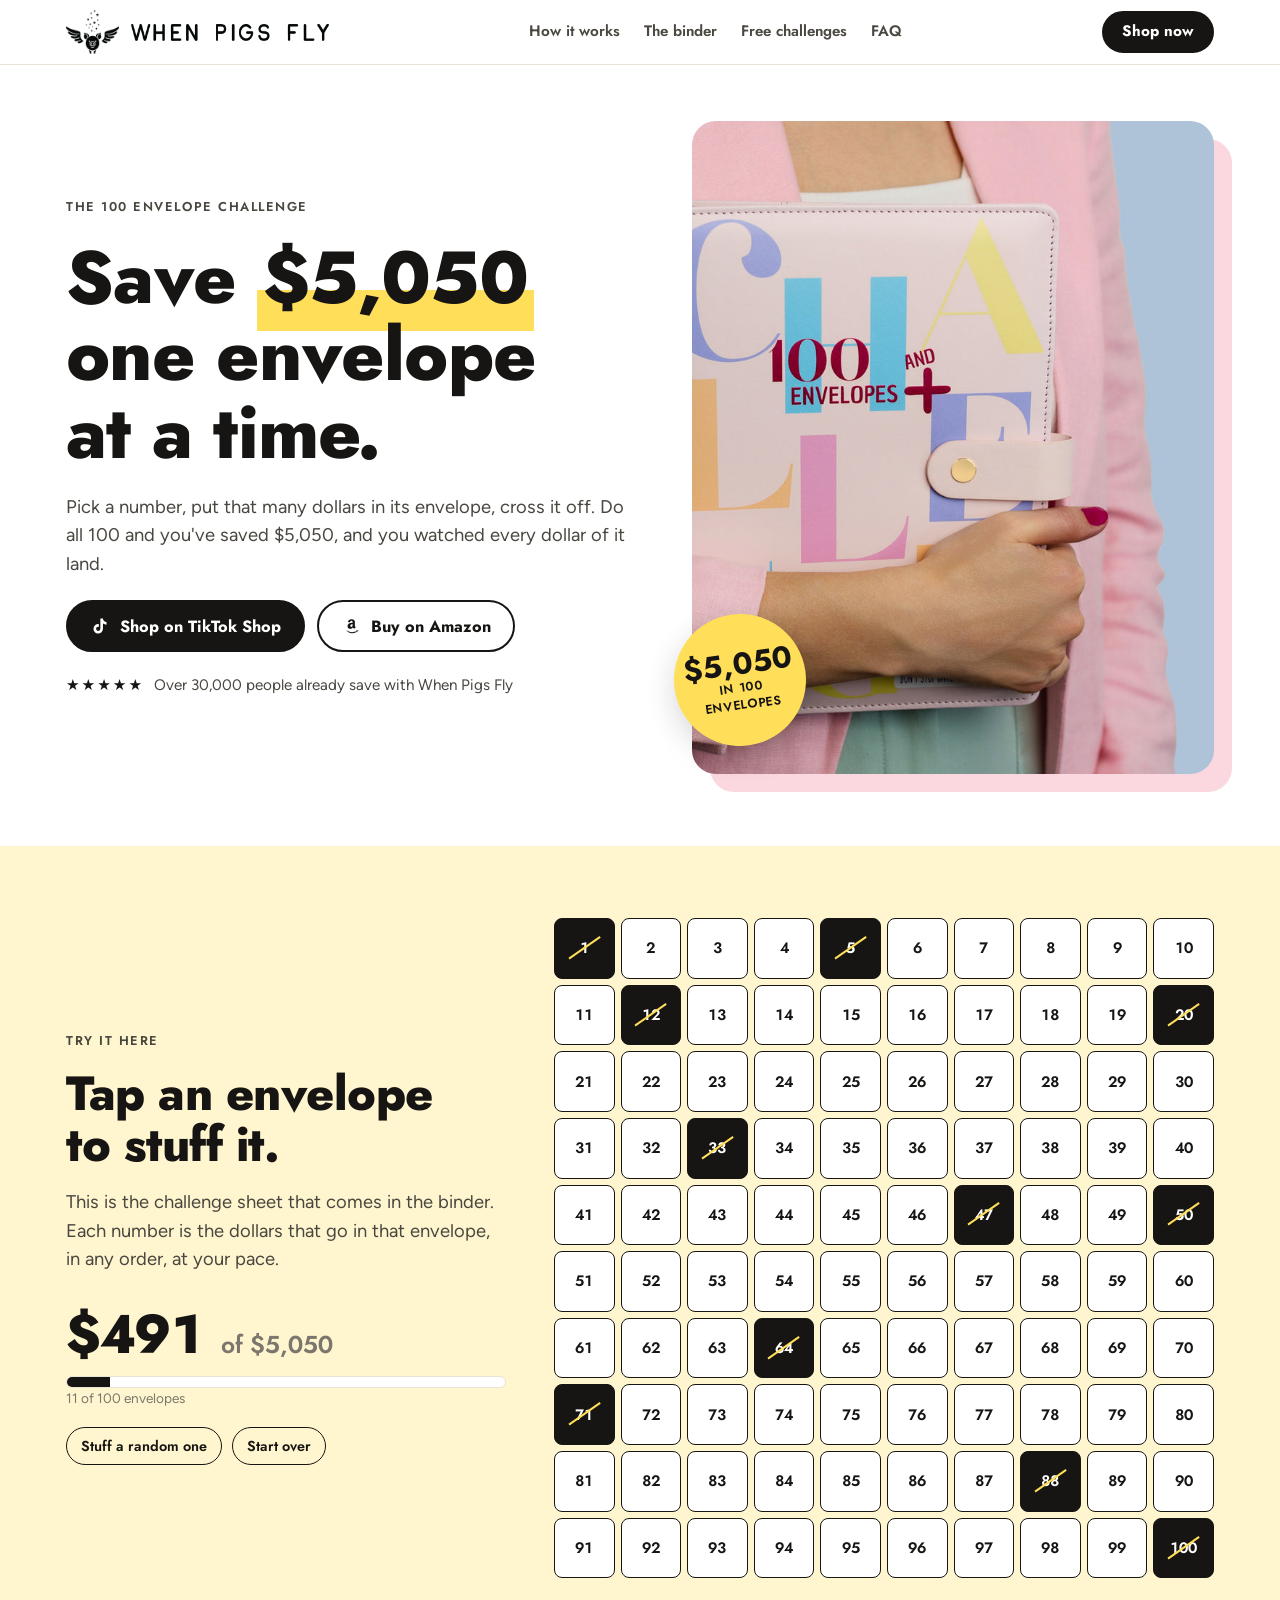
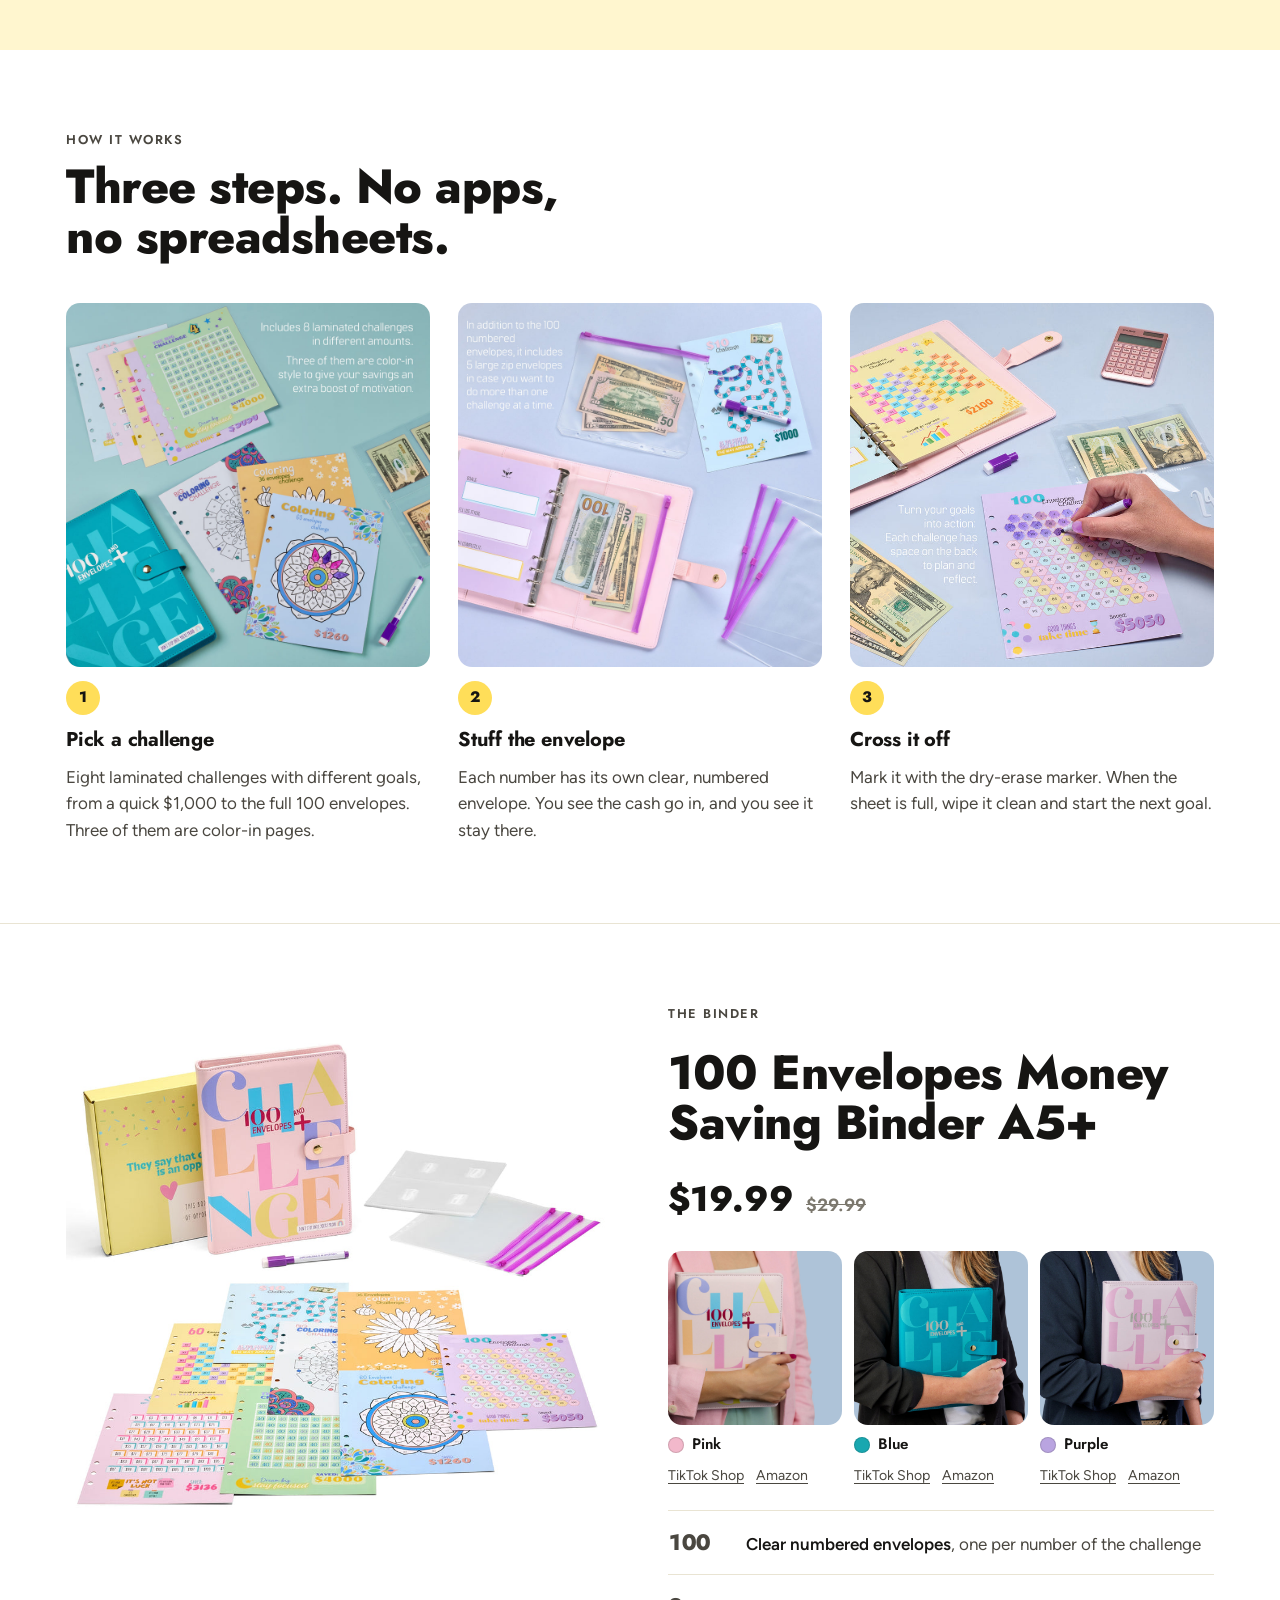
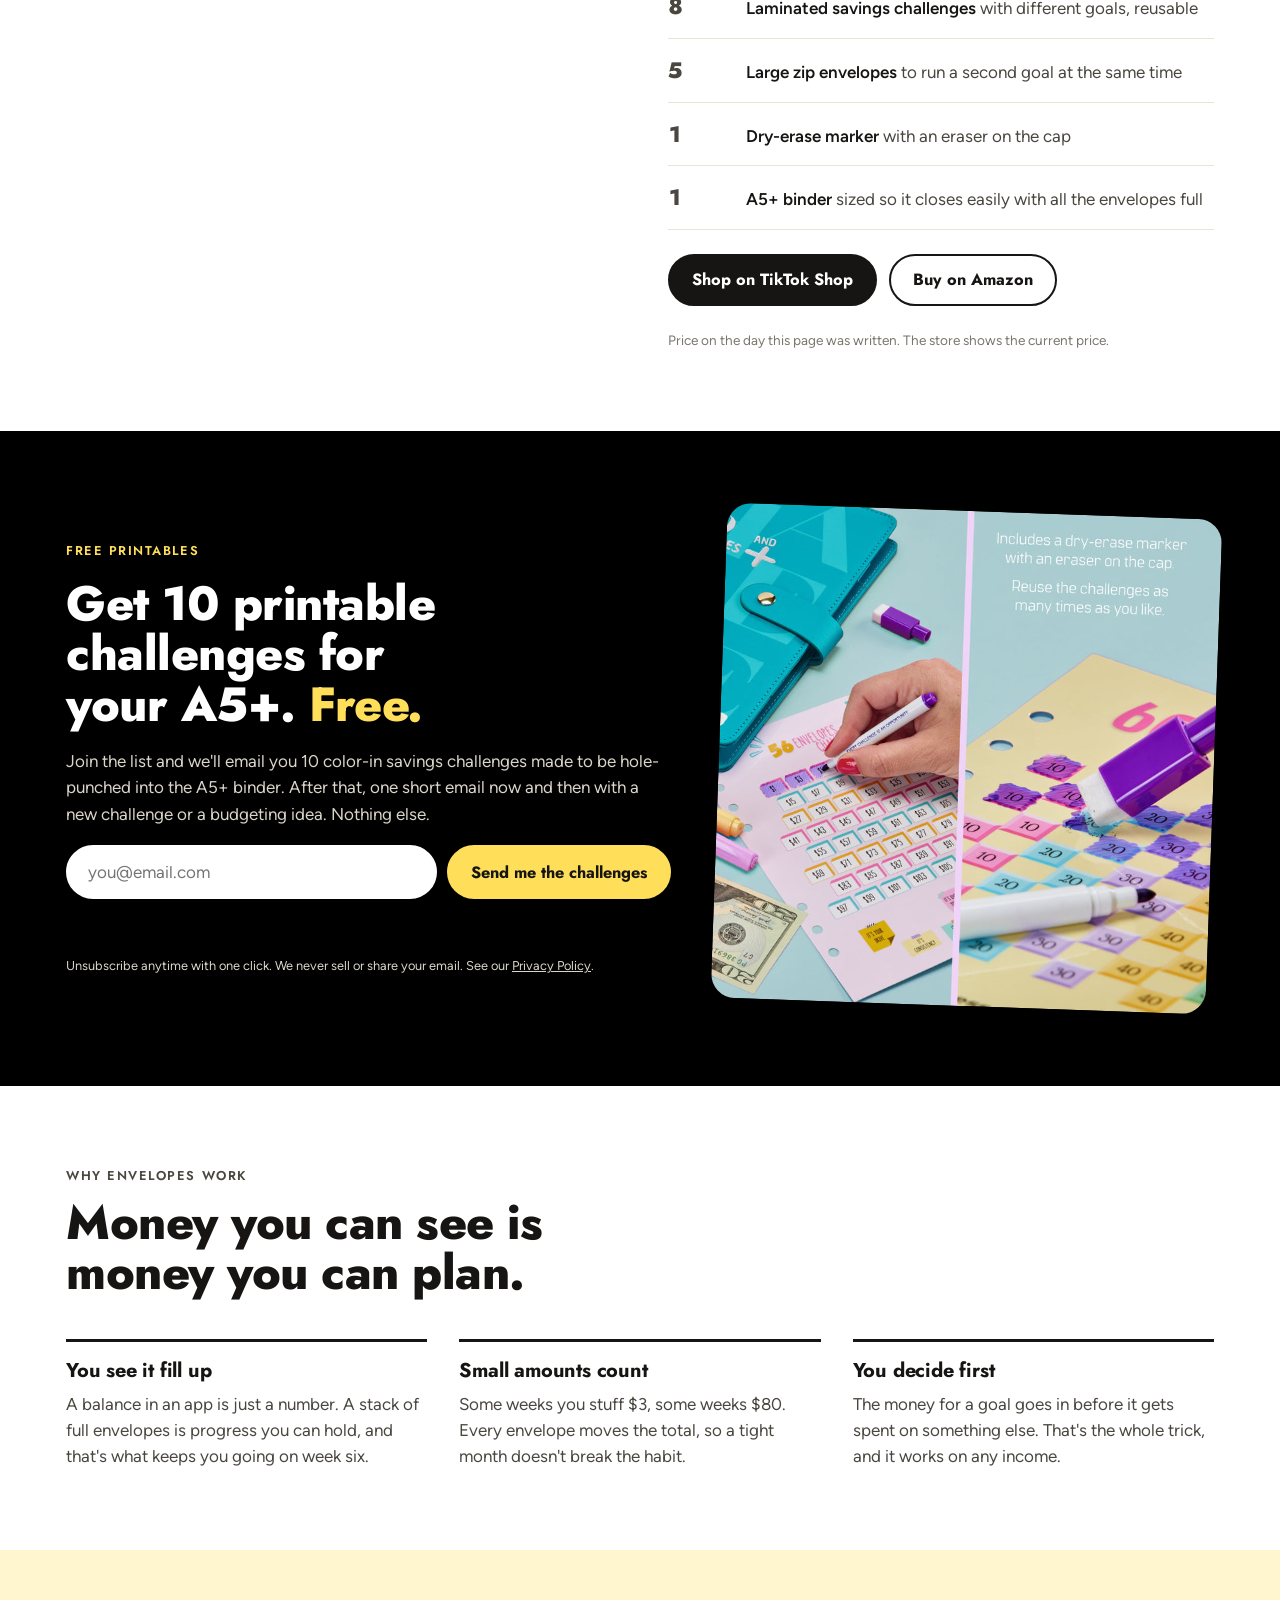
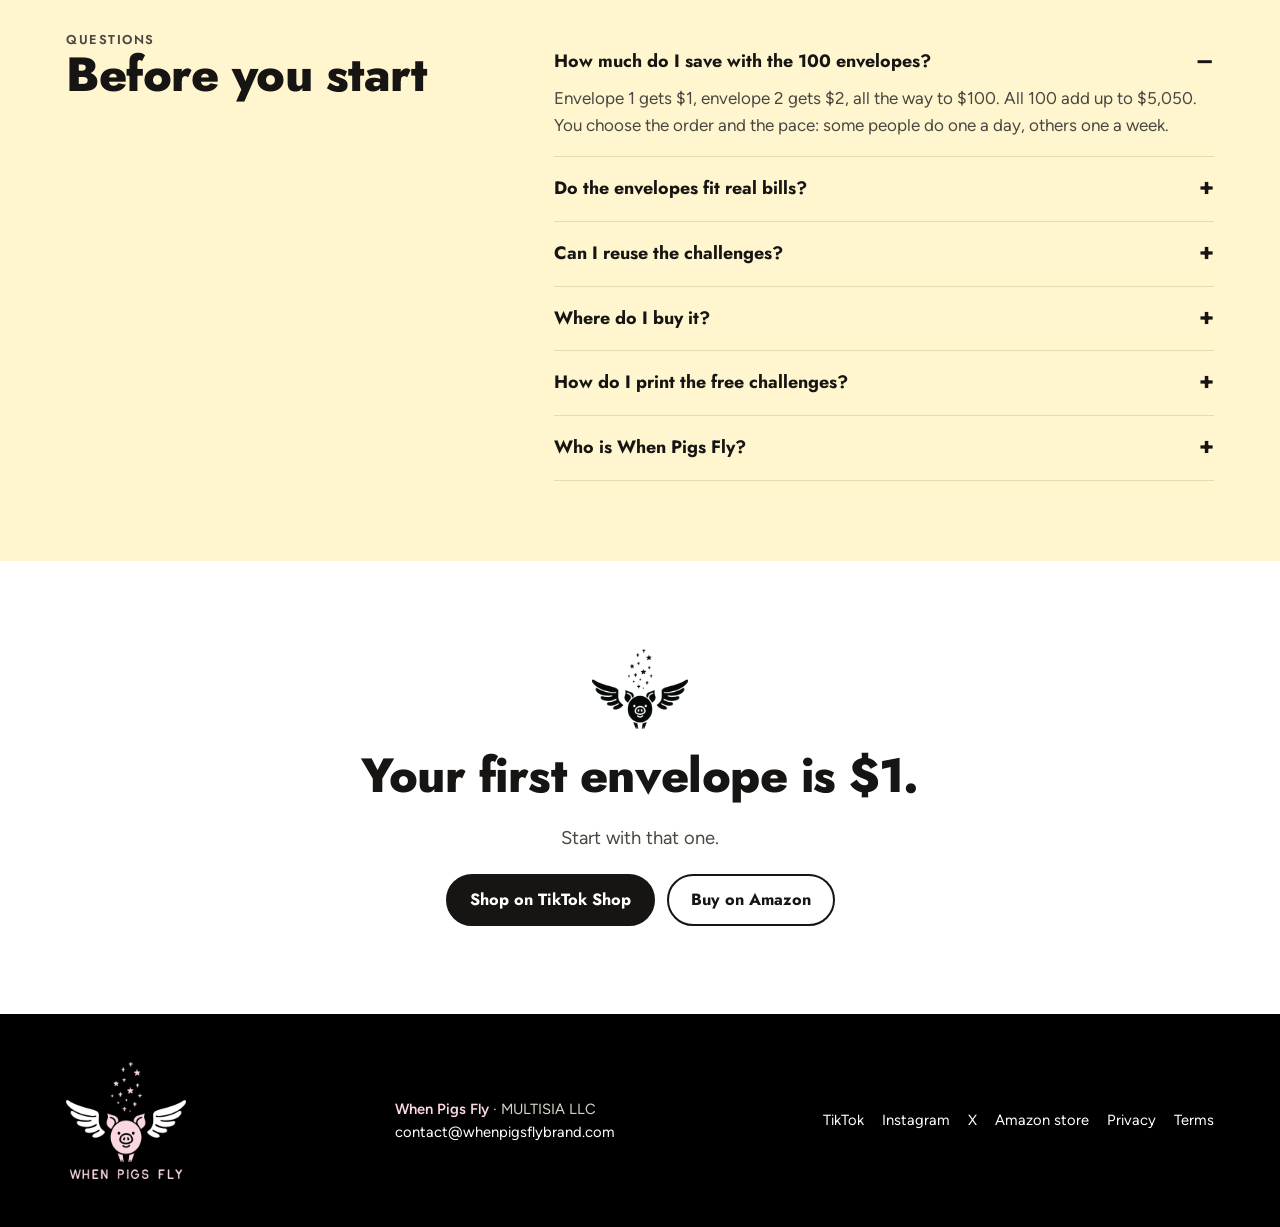
==== index.html @ 50eddcbd "When Pigs Fly USA landing (whenpigsflybrand.com) Co-Authored-By: Claude Opus 5.5 <noreply@anthropic." ====
<!doctype html>
<html lang="en">
<head>
<meta charset="utf-8">
<meta name="viewport" content="width=device-width, initial-scale=1, viewport-fit=cover">
<title>When Pigs Fly · 100 Envelope Challenge Binder · Save $5,050</title>
<meta name="description" content="The 100 Envelopes Money Saving Binder: 100 numbered cash envelopes, 8 laminated savings challenges and a dry-erase marker. Save $5,050 one envelope at a time. Shop on TikTok Shop or Amazon.">
<link rel="canonical" href="https://whenpigsflybrand.com/">
<meta name="theme-color" content="#ffffff">
<link rel="icon" href="img/favicon.png" type="image/png">
<link rel="apple-touch-icon" href="img/apple-touch-icon.png">
<meta property="og:type" content="website">
<meta property="og:site_name" content="When Pigs Fly">
<meta property="og:title" content="Save $5,050 one envelope at a time">
<meta property="og:description" content="The 100 Envelopes Money Saving Binder by When Pigs Fly. Get 10 printable challenges for your A5+ binder free.">
<meta property="og:url" content="https://whenpigsflybrand.com/">
<meta property="og:image" content="https://whenpigsflybrand.com/img/hero-pink.jpg">
<meta name="twitter:card" content="summary_large_image">
<meta name="twitter:site" content="@whenpigsflyUS">
<link rel="preload" href="fonts/jost-latin-800-normal.woff2" as="font" type="font/woff2" crossorigin>
<link rel="stylesheet" href="site.css">
<script type="application/ld+json">
{
  "@context": "https://schema.org",
  "@type": "Product",
  "name": "100 Envelopes Money Saving Binder A5+",
  "brand": { "@type": "Brand", "name": "When Pigs Fly" },
  "image": "https://whenpigsflybrand.com/img/hero-pink.jpg",
  "description": "A5+ binder with 100 clear numbered cash envelopes, 8 laminated savings challenges, 5 zip envelopes and a dry-erase marker.",
  "color": "Pink, Blue, Purple"
}
</script>
<script type="application/ld+json">
{
  "@context": "https://schema.org",
  "@type": "Organization",
  "name": "When Pigs Fly",
  "legalName": "MULTISIA LLC",
  "url": "https://whenpigsflybrand.com/",
  "logo": "https://whenpigsflybrand.com/img/apple-touch-icon.png",
  "email": "contact@whenpigsflybrand.com",
  "sameAs": [
    "https://www.tiktok.com/@whenpigsflybrand usa",
    "https://www.instagram.com/whenpigsflybrandusa/",
    "https://x.com/whenpigsflyUS",
    "https://www.amazon.com/stores/WHENPIGSFLY/page/21600111-4D30-4A75-B6EE-F0F91B69EB25"
  ]
}
</script>
<!-- ANALYTICS: cookie-free analytics snippet goes here once the account exists -->
</head>
<body>
<a class="skip" href="#content">Skip to content</a>

<header class="top">
  <div class="wrap">
    <a class="logo" href="./" aria-label="When Pigs Fly home"><img src="img/logo-mark.png" alt="" width="67" height="56"><img class="word" src="img/logo-wordmark.png" alt="When Pigs Fly" width="654" height="56"></a>
    <nav aria-label="Sections">
      <a href="#how">How it works</a>
      <a href="#binder">The binder</a>
      <a href="#free">Free challenges</a>
      <a href="#faq">FAQ</a>
    </nav>
    <a class="btn btn-primary" href="#shop">Shop now</a>
  </div>
</header>

<main id="content">
  <section class="hero">
    <div class="wrap">
      <div class="hero-text">
        <p class="eyebrow">The 100 Envelope Challenge</p>
        <h1>Save <span class="money">$5,050</span> one envelope at a time.</h1>
        <p class="lead">Pick a number, put that many dollars in its envelope, cross it off. Do all 100 and you've saved $5,050, and you watched every dollar of it land.</p>
        <div class="btns" id="shop">
          <a class="btn btn-primary" href="https://www.tiktok.com/shop/store/when-pigs-fly-brand/7494168450621736614" rel="noopener" data-out="tiktok-shop">
            <svg viewBox="0 0 24 24" fill="currentColor" aria-hidden="true"><path d="M16.6 5.82A4.28 4.28 0 0 1 15.54 3h-3.09v12.4a2.59 2.59 0 1 1-2.59-2.59c.27 0 .53.04.78.12V9.77a5.68 5.68 0 1 0 4.9 5.63V9.01a7.3 7.3 0 0 0 4.27 1.36V7.29a4.27 4.27 0 0 1-3.21-1.47Z"/></svg>
            Shop on TikTok Shop
          </a>
          <a class="btn btn-secondary" href="https://www.amazon.com/stores/WHENPIGSFLY/page/21600111-4D30-4A75-B6EE-F0F91B69EB25" rel="noopener" data-out="amazon">
            <svg viewBox="0 0 24 24" fill="currentColor" aria-hidden="true"><path d="M13.96 8.1c-1.97.07-6.08.53-6.08 4.06 0 3.8 4.8 3.95 6.37 1.5.22.36 1.22 1.3 1.56 1.62l1.93-1.9s-1.1-.86-1.1-1.8V6.53c0-.86-.83-2.78-3.8-2.78-2.98 0-4.56 1.86-4.56 3.53l2.5.23c.55-1.68 1.83-1.68 1.83-1.68 1.38 0 1.35 1.02 1.35 2.27Zm0 3.08c0 2.66-2.8 2.26-2.8.57 0-1.57 1.68-1.89 2.8-1.92v1.35Zm5.2 7.36c-.25.33-2.3 2.21-5.73 2.21-3.44 0-6.07-2.35-6.88-3.33-.22-.26.03-.38.18-.28 2.42 1.47 6.2 3.89 12.3 1 .25-.12.44.07.13.4Zm1.33.07c-.2.5-.5.84-.66.97-.17.14-.3.08-.2-.12.1-.2.65-1.45.43-1.73-.22-.28-1.25-.15-1.62-.11-.36.03-.44.07-.47-.01-.08-.2.73-.53 1.26-.6.53-.06 1.39-.03 1.56.2.12.17 0 .9-.3 1.4Z"/></svg>
            Buy on Amazon
          </a>
        </div>
        <p class="proof"><span class="stars" aria-hidden="true">★★★★★</span> Over 30,000 people already save with When Pigs Fly</p>
      </div>
      <div class="hero-photo">
        <img src="img/hero-pink.jpg" alt="Woman holding the pink 100 Envelopes Challenge binder" width="900" height="900" fetchpriority="high">
        <div class="sticker" aria-hidden="true"><div><b>$5,050</b><span>in 100<br>envelopes</span></div></div>
      </div>
    </div>
  </section>

  <section class="board-band" aria-labelledby="board-title">
    <div class="wrap">
      <div class="board-copy">
        <p class="eyebrow">Try it here</p>
        <h2 id="board-title">Tap an envelope to stuff it.</h2>
        <p class="lead">This is the challenge sheet that comes in the binder. Each number is the dollars that go in that envelope, in any order, at your pace.</p>
        <div>
          <div class="tally"><span id="saved">$0</span> <small>of $5,050</small></div>
          <div class="meter" aria-hidden="true"><i id="meter"></i></div>
          <p class="note" id="count" aria-live="polite">0 of 100 envelopes</p>
        </div>
        <div class="board-actions">
          <button class="chip" type="button" id="random">Stuff a random one</button>
          <button class="chip" type="button" id="reset">Start over</button>
        </div>
      </div>
      <div class="board" id="board" role="group" aria-label="100 envelopes, numbered 1 to 100"></div>
    </div>
  </section>

  <section class="how" id="how">
    <div class="wrap">
      <div class="how-head">
        <p class="eyebrow">How it works</p>
        <h2>Three steps. No apps, no spreadsheets.</h2>
      </div>
      <div class="steps">
        <div class="step">
          <img src="img/challenges.jpg" alt="Laminated savings challenges with numbered grids" width="900" height="900" loading="lazy">
          <span class="n">1</span>
          <h3>Pick a challenge</h3>
          <p>Eight laminated challenges with different goals, from a quick $1,000 to the full 100 envelopes. Three of them are color-in pages.</p>
        </div>
        <div class="step">
          <img src="img/inside-cash.jpg" alt="Open binder with dollar bills inside clear envelopes" width="900" height="900" loading="lazy">
          <span class="n">2</span>
          <h3>Stuff the envelope</h3>
          <p>Each number has its own clear, numbered envelope. You see the cash go in, and you see it stay there.</p>
        </div>
        <div class="step">
          <img src="img/cross-off.jpg" alt="Hand crossing off a number on a savings challenge" width="700" height="700" loading="lazy">
          <span class="n">3</span>
          <h3>Cross it off</h3>
          <p>Mark it with the dry-erase marker. When the sheet is full, wipe it clean and start the next goal.</p>
        </div>
      </div>
    </div>
  </section>

  <section class="binder" id="binder">
    <div class="wrap">
      <div class="binder-photo">
        <img src="img/whats-inside.jpg" alt="Everything in the box: the binder, envelopes, zip pockets, marker and challenges" width="900" height="900" loading="lazy">
      </div>
      <div class="binder-text">
        <p class="eyebrow">The binder</p>
        <h2>100 Envelopes Money Saving Binder A5+</h2>
        <div class="price"><b>$19.99</b><s>$29.99</s></div>
        <div class="swatches" role="list" aria-label="Three colors">
          <figure role="listitem"><img src="img/hero-pink.jpg" alt="Pink binder" width="900" height="900" loading="lazy"><figcaption><i style="background: var(--rose)"></i>Pink</figcaption><span class="buy-color"><a href="https://www.tiktok.com/shop/pdp/100-envelopes-money-saving-binder-a5-pink-by-when-pigs-fly-fun-and-motivating-savings-challenges-dur/1732277864143557286" rel="noopener">TikTok Shop</a><a href="https://www.amazon.com/dp/B0GQV89TBC" rel="noopener">Amazon</a></span></figure>
          <figure role="listitem"><img src="img/hold-teal.jpg" alt="Blue binder" width="600" height="600" loading="lazy"><figcaption><i style="background: var(--teal)"></i>Blue</figcaption><span class="buy-color"><a href="https://www.tiktok.com/shop/pdp/when-pigs-fly-100-envelopes-money-saving-binder-a5-blue/1731904638901392038" rel="noopener">TikTok Shop</a><a href="https://www.amazon.com/dp/B0F2TD3R5N" rel="noopener">Amazon</a></span></figure>
          <figure role="listitem"><img src="img/hold-purple.jpg" alt="Purple binder" width="600" height="600" loading="lazy"><figcaption><i style="background: var(--lilac)"></i>Purple</figcaption><span class="buy-color"><a href="https://www.tiktok.com/shop/pdp/when-pigs-fly-100-envelope-savings-organizer-purple-design/1731904630866743974" rel="noopener">TikTok Shop</a><a href="https://www.amazon.com/dp/B0F2TBW3LC" rel="noopener">Amazon</a></span></figure>
        </div>
        <ul class="inside">
          <li><span class="qty">100</span><span><strong>Clear numbered envelopes</strong>, one per number of the challenge</span></li>
          <li><span class="qty">8</span><span><strong>Laminated savings challenges</strong> with different goals, reusable</span></li>
          <li><span class="qty">5</span><span><strong>Large zip envelopes</strong> to run a second goal at the same time</span></li>
          <li><span class="qty">1</span><span><strong>Dry-erase marker</strong> with an eraser on the cap</span></li>
          <li><span class="qty">1</span><span><strong>A5+ binder</strong> sized so it closes easily with all the envelopes full</span></li>
        </ul>
        <div class="btns">
          <a class="btn btn-primary" href="https://www.tiktok.com/shop/store/when-pigs-fly-brand/7494168450621736614" rel="noopener" data-out="tiktok-shop">Shop on TikTok Shop</a>
          <a class="btn btn-secondary" href="https://www.amazon.com/stores/WHENPIGSFLY/page/21600111-4D30-4A75-B6EE-F0F91B69EB25" rel="noopener" data-out="amazon">Buy on Amazon</a>
        </div>
        <p class="note">Price on the day this page was written. The store shows the current price.</p>
      </div>
    </div>
  </section>

  <section class="free" id="free" aria-labelledby="free-title">
    <div class="wrap">
      <div class="free-text">
        <p class="eyebrow">Free printables</p>
        <h2 id="free-title">Get 10 printable challenges for your A5+. <em>Free.</em></h2>
        <p>Join the list and we'll email you 10 color-in savings challenges made to be hole-punched into the A5+ binder. After that, one short email now and then with a new challenge or a budgeting idea. Nothing else.</p>
        <form class="form" id="form" action="FORM_ACTION_URL" method="post">
          <label for="email" class="sr-only">Email address</label>
          <input id="email" name="email_address" type="email" placeholder="you@email.com" autocomplete="email" required>
          <input class="hp" type="text" name="website" tabindex="-1" autocomplete="off" aria-hidden="true">
          <button class="btn btn-yellow" type="submit">Send me the challenges</button>
        </form>
        <p class="form-msg" id="form-msg" role="status"></p>
        <p class="fine">Unsubscribe anytime with one click. We never sell or share your email. See our <a href="privacy/">Privacy Policy</a>.</p>
      </div>
      <div class="free-photo">
        <img src="img/marker.jpg" alt="Printable challenge being filled in with a marker" width="700" height="700" loading="lazy">
      </div>
    </div>
  </section>

  <section class="why" aria-labelledby="why-title">
    <div class="wrap">
      <div class="why-head">
        <p class="eyebrow">Why envelopes work</p>
        <h2 id="why-title">Money you can see is money you can plan.</h2>
      </div>
      <div class="why-item">
        <h3>You see it fill up</h3>
        <p>A balance in an app is just a number. A stack of full envelopes is progress you can hold, and that's what keeps you going on week six.</p>
      </div>
      <div class="why-item">
        <h3>Small amounts count</h3>
        <p>Some weeks you stuff $3, some weeks $80. Every envelope moves the total, so a tight month doesn't break the habit.</p>
      </div>
      <div class="why-item">
        <h3>You decide first</h3>
        <p>The money for a goal goes in before it gets spent on something else. That's the whole trick, and it works on any income.</p>
      </div>
    </div>
  </section>

  <section class="faq" id="faq" aria-labelledby="faq-title">
    <div class="wrap">
      <div>
        <p class="eyebrow">Questions</p>
        <h2 id="faq-title">Before you start</h2>
      </div>
      <div>
        <details open>
          <summary>How much do I save with the 100 envelopes?</summary>
          <p>Envelope 1 gets $1, envelope 2 gets $2, all the way to $100. All 100 add up to $5,050. You choose the order and the pace: some people do one a day, others one a week.</p>
        </details>
        <details>
          <summary>Do the envelopes fit real bills?</summary>
          <p>Yes. They are sized for US dollar bills, and the binder still closes when they are full.</p>
        </details>
        <details>
          <summary>Can I reuse the challenges?</summary>
          <p>Yes. They are laminated: cross numbers off with the dry-erase marker and wipe them clean when you're done.</p>
        </details>
        <details>
          <summary>Where do I buy it?</summary>
          <p>On our TikTok Shop and on Amazon. Shipping, returns and payment are handled by the store you choose.</p>
        </details>
        <details>
          <summary>How do I print the free challenges?</summary>
          <p>Print at 100% scale (not "fit to page") so the holes line up with the binder rings, then cut, punch and color in as you save.</p>
        </details>
        <details>
          <summary>Who is When Pigs Fly?</summary>
          <p>A brand born in Spain that makes envelope budgeting binders and savings challenges, for people who'd rather see their money than guess where it went.</p>
        </details>
      </div>
    </div>
  </section>

  <section class="last">
    <div class="wrap">
      <img class="last-mark" src="img/logo-mark.png" alt="" width="134" height="112" loading="lazy">
      <h2>Your first envelope is $1.</h2>
      <p class="lead">Start with that one.</p>
      <div class="btns" style="justify-content:center">
        <a class="btn btn-primary" href="https://www.tiktok.com/shop/store/when-pigs-fly-brand/7494168450621736614" rel="noopener" data-out="tiktok-shop">Shop on TikTok Shop</a>
        <a class="btn btn-secondary" href="https://www.amazon.com/stores/WHENPIGSFLY/page/21600111-4D30-4A75-B6EE-F0F91B69EB25" rel="noopener" data-out="amazon">Buy on Amazon</a>
      </div>
    </div>
  </section>
</main>

<footer class="footer-dark">
  <div class="wrap">
    <img class="footer-logo" src="img/logo-pink.png" alt="When Pigs Fly" width="640" height="624" loading="lazy">
    <div>
      <strong>When Pigs Fly</strong> · MULTISIA LLC<br>
      <a href="mailto:contact@whenpigsflybrand.com">contact@whenpigsflybrand.com</a>
    </div>
    <div class="links">
      <a href="https://www.tiktok.com/@whenpigsflybrandusa" rel="noopener">TikTok</a>
      <a href="https://www.instagram.com/whenpigsflybrandusa/" rel="noopener">Instagram</a>
      <a href="https://x.com/whenpigsflyUS" rel="noopener">X</a>
      <a href="https://www.amazon.com/stores/WHENPIGSFLY/page/21600111-4D30-4A75-B6EE-F0F91B69EB25" rel="noopener">Amazon store</a>
      <a href="privacy/">Privacy</a>
      <a href="terms/">Terms</a>
    </div>
  </div>
</footer>

<script src="site.js" defer></script>
</body>
</html>
---- site.css ----
/* When Pigs Fly USA — whenpigsflybrand.com
   One scrolling story built around the 100-envelope grid. Old brand on purpose: black, white and yellow #FFDE59,
   Futura-like display type (Jost). Single light look: the brand is black, white and yellow. */
@font-face { font-family: "Jost"; font-weight: 600; font-display: swap; src: url("fonts/jost-latin-600-normal.woff2") format("woff2"); }
@font-face { font-family: "Jost"; font-weight: 700; font-display: swap; src: url("fonts/jost-latin-700-normal.woff2") format("woff2"); }
@font-face { font-family: "Jost"; font-weight: 800; font-display: swap; src: url("fonts/jost-latin-800-normal.woff2") format("woff2"); }
@font-face { font-family: "Figtree"; font-weight: 400; font-display: swap; src: url("fonts/figtree-latin-400-normal.woff2") format("woff2"); }
@font-face { font-family: "Figtree"; font-weight: 600; font-display: swap; src: url("fonts/figtree-latin-600-normal.woff2") format("woff2"); }

:root {
  --ink: #161513;
  --ink-2: #4a4740;
  --ink-3: #7b776d;
  --paper: #ffffff;
  --butter: #fff6cf;
  --yellow: #ffde59;
  --line: #e9e4d3;
  --teal: #19a7b0;
  --lilac: #b9a4e0;
  --rose: #f2b8cb;
  --pink: #fbd8e0;     /* the pig in the logo */
  --black: #000000;    /* the logo artwork sits on pure black */
  --display: "Jost", "Futura", "Century Gothic", "Avenir Next", sans-serif;
  --body: "Figtree", "Segoe UI", system-ui, sans-serif;
  --radius: 14px;
  color-scheme: light;
}
* { box-sizing: border-box; }
html { scroll-behavior: smooth; scroll-padding-top: 80px; }
body { margin: 0; background: var(--paper); color: var(--ink); font-family: var(--body); font-size: 17px; line-height: 1.55; -webkit-text-size-adjust: 100%; }
img { max-width: 100%; height: auto; display: block; }
a { color: inherit; }
.wrap { width: 100%; max-width: 1180px; margin: 0 auto; padding-left: max(16px, env(safe-area-inset-left, 0px)); padding-right: max(16px, env(safe-area-inset-right, 0px)); }
h1, h2, h3 { font-family: var(--display); line-height: 1.05; margin: 0; text-wrap: balance; letter-spacing: -0.01em; }
h1 { font-size: clamp(2.5rem, 6vw, 4.6rem); font-weight: 800; }
h2 { font-size: clamp(1.9rem, 4vw, 3rem); font-weight: 800; }
h3 { font-size: 1.25rem; font-weight: 700; }
p { margin: 0; }
.eyebrow { font-family: var(--display); font-weight: 600; text-transform: uppercase; letter-spacing: 0.12em; font-size: 0.8rem; color: var(--ink-2); }
.lead { font-size: 1.15rem; color: var(--ink-2); max-width: 34em; }
.sr-only { position: absolute; width: 1px; height: 1px; overflow: hidden; clip: rect(0 0 0 0); white-space: nowrap; }
:focus-visible { outline: 3px solid var(--teal); outline-offset: 3px; }
.skip { position: absolute; left: 16px; top: -60px; z-index: 50; background: var(--ink); color: var(--paper); padding: 10px 16px; border-radius: 999px; text-decoration: none; }
.skip:focus { top: 12px; }

/* Buttons: TikTok Shop is the main door, Amazon the second */
.btns { display: flex; flex-wrap: wrap; gap: 12px; }
.btn { display: inline-flex; align-items: center; justify-content: center; gap: 10px; min-height: 52px; padding: 0 22px; border-radius: 999px; font-family: var(--display); font-weight: 700; font-size: 1.02rem; text-decoration: none; border: 2px solid var(--ink); cursor: pointer; transition: transform .15s ease, background .15s ease; }
.btn:hover { transform: translateY(-2px); }
.btn-primary { background: var(--ink); color: var(--paper); }
.btn-secondary { background: var(--paper); color: var(--ink); }
.btn-yellow { background: var(--yellow); color: var(--ink); border-color: var(--yellow); }
.btn svg { width: 20px; height: 20px; flex: none; }
.btn[disabled] { opacity: .6; cursor: progress; transform: none; }
.note { font-size: 0.85rem; color: var(--ink-3); }

/* Top bar */
.top { position: sticky; top: env(safe-area-inset-top, 0px); z-index: 20; background: rgba(255,255,255,.94); -webkit-backdrop-filter: blur(8px); backdrop-filter: blur(8px); border-bottom: 1px solid var(--line); }
body::before { content: ""; position: fixed; inset: 0 0 auto; height: env(safe-area-inset-top, 0px); z-index: 21; background: var(--paper); }
.top .wrap { display: flex; align-items: center; justify-content: space-between; gap: 16px; min-height: 64px; }
.logo { text-decoration: none; display: flex; align-items: center; gap: 12px; min-width: 0; }
.logo img { height: 44px; width: auto; }
.logo .word { height: 17px; }
.top nav { display: flex; gap: 24px; font-family: var(--display); font-weight: 600; font-size: .95rem; }
.top nav a { text-decoration: none; color: var(--ink-2); }
.top nav a:hover { color: var(--ink); }
.top .btn { min-height: 42px; padding: 0 18px; font-size: .95rem; white-space: nowrap; flex: none; }

/* Hero */
.hero { padding-block: 56px 72px; }
.hero .wrap { display: grid; grid-template-columns: 1.05fr .95fr; gap: 48px; align-items: center; }
.hero-text { display: grid; gap: 22px; min-width: 0; }
.hero h1 .money { background: linear-gradient(transparent 62%, var(--yellow) 62%); padding: 0 .08em; }
.hero-photo::before { content: ""; position: absolute; inset: 18px -18px -18px 18px; border-radius: 24px; background: var(--pink); z-index: -1; }
.hero-photo { isolation: isolate; }
.proof { display: flex; align-items: center; gap: 10px; font-size: .95rem; color: var(--ink-2); }
.proof .stars { color: var(--ink); letter-spacing: 2px; }
.hero-photo { position: relative; min-width: 0; }
.hero-photo img { border-radius: 24px; aspect-ratio: 4 / 5; object-fit: cover; width: 100%; }
.sticker { position: absolute; left: -18px; bottom: 28px; background: var(--yellow); border-radius: 50%; width: 132px; height: 132px; display: grid; place-items: center; text-align: center; font-family: var(--display); font-weight: 800; line-height: 1; transform: rotate(-8deg); box-shadow: 0 10px 30px rgba(22,21,19,.18); }
.sticker b { display: block; font-size: 1.9rem; }
.sticker span { font-size: .78rem; font-weight: 600; text-transform: uppercase; letter-spacing: .06em; }

/* The envelope board: the 100 numbers, tap to stuff one */
.board-band { background: var(--butter); padding-block: 72px; }
.board-band .wrap { display: grid; grid-template-columns: .8fr 1.2fr; gap: 48px; align-items: center; }
.board-copy { display: grid; gap: 18px; min-width: 0; }
.tally { font-family: var(--display); font-size: clamp(2.2rem, 5vw, 3.4rem); font-weight: 800; font-variant-numeric: tabular-nums; }
.tally small { font-size: .45em; font-weight: 600; color: var(--ink-3); }
.meter { height: 12px; background: var(--paper); border-radius: 999px; overflow: hidden; border: 1px solid var(--line); }
.meter i { display: block; height: 100%; width: 0; background: var(--ink); transition: width .3s ease; }
.board { display: grid; grid-template-columns: repeat(10, minmax(0, 1fr)); gap: 6px; min-width: 0; }
.cell { aspect-ratio: 1; border: 1.5px solid var(--ink); border-radius: 8px; background: var(--paper); font-family: var(--display); font-weight: 600; font-size: clamp(.62rem, 1.4vw, .95rem); font-variant-numeric: tabular-nums; color: var(--ink); cursor: pointer; display: grid; place-items: center; position: relative; padding: 0; transition: background .12s ease; }
.cell:hover { background: var(--yellow); }
.cell.done { background: var(--ink); color: var(--paper); }
.cell.done::after { content: ""; position: absolute; inset: 22% 18%; border-top: 2px solid var(--yellow); transform: rotate(-35deg) translateY(45%); }
.board-actions { display: flex; flex-wrap: wrap; gap: 10px; }
.chip { border: 1.5px solid var(--ink); background: transparent; border-radius: 999px; padding: 8px 14px; font-family: var(--display); font-weight: 600; font-size: .9rem; cursor: pointer; color: var(--ink); }
.chip:hover { background: var(--paper); }

/* How it works: a real sequence, so it is numbered */
.how { padding-block: 80px; }
.how-head { display: grid; gap: 12px; margin-bottom: 40px; max-width: 640px; }
.steps { display: grid; grid-template-columns: repeat(3, minmax(0, 1fr)); gap: 28px; }
.step { display: grid; gap: 14px; align-content: start; min-width: 0; }
.step img { border-radius: var(--radius); aspect-ratio: 1; object-fit: cover; width: 100%; }
.step .n { font-family: var(--display); font-weight: 800; font-size: .95rem; display: inline-flex; align-items: center; justify-content: center; width: 34px; height: 34px; border-radius: 50%; background: var(--yellow); }
.step p { color: var(--ink-2); }

/* The binder */
.binder { padding-block: 80px; border-top: 1px solid var(--line); }
.binder .wrap { display: grid; grid-template-columns: 1fr 1fr; gap: 56px; align-items: start; }
.binder-photo { min-width: 0; position: sticky; top: 90px; }
.binder-photo img { border-radius: 24px; width: 100%; }
.binder-text { display: grid; gap: 24px; min-width: 0; }
.price { display: flex; align-items: baseline; gap: 12px; font-family: var(--display); }
.price b { font-size: 2.2rem; font-weight: 800; }
.price s { color: var(--ink-3); font-size: 1.1rem; }
.colors { display: flex; flex-wrap: wrap; gap: 10px; }
.swatches { display: grid; grid-template-columns: repeat(3, minmax(0, 1fr)); gap: 12px; }
.swatches figure { margin: 0; display: grid; gap: 8px; min-width: 0; }
.swatches img { border-radius: var(--radius); aspect-ratio: 1; object-fit: cover; width: 100%; background: var(--pink); }
.swatches figcaption { display: flex; align-items: center; gap: 8px; font-family: var(--display); font-weight: 600; font-size: .95rem; }
.buy-color { display: flex; flex-wrap: wrap; gap: 4px 12px; font-size: .88rem; }
.buy-color a { color: var(--ink-2); text-decoration: underline; text-underline-offset: 3px; }
.buy-color a:hover { color: var(--ink); }
.swatches figcaption i { width: 16px; height: 16px; border-radius: 50%; border: 1.5px solid rgba(22,21,19,.15); }
.color { display: flex; align-items: center; gap: 8px; padding: 6px 14px 6px 6px; border: 1.5px solid var(--line); border-radius: 999px; font-family: var(--display); font-weight: 600; font-size: .92rem; }
.color i { width: 26px; height: 26px; border-radius: 50%; border: 1.5px solid rgba(22,21,19,.15); }
.inside { list-style: none; margin: 0; padding: 0; display: grid; border-top: 1px solid var(--line); }
.inside li { display: grid; grid-template-columns: 64px 1fr; gap: 14px; padding: 14px 0; border-bottom: 1px solid var(--line); align-items: baseline; }
.inside .qty { font-family: var(--display); font-weight: 800; font-size: 1.4rem; font-variant-numeric: tabular-nums; }
.inside span { color: var(--ink-2); }
.inside strong { color: var(--ink); font-weight: 600; }

/* Free challenges (email list) */
.free { background: var(--black); color: var(--paper); padding-block: 80px; }
.free .wrap { display: grid; grid-template-columns: 1.1fr .9fr; gap: 48px; align-items: center; }
.free h2 { color: var(--paper); }
.free h2 em { font-style: normal; color: var(--yellow); }
.free-text { display: grid; gap: 18px; min-width: 0; }
.free p { color: #d9d5c9; }
.free .eyebrow { color: var(--yellow); }
.form { display: flex; flex-wrap: wrap; gap: 10px; }
.form input[type="email"] { flex: 1 1 240px; min-width: 0; min-height: 54px; border-radius: 999px; border: 2px solid var(--paper); background: var(--paper); color: var(--ink); padding: 0 20px; font: inherit; }
.form .btn { border-color: var(--yellow); }
.form .hp { position: absolute; left: -9999px; }
.form-msg { min-height: 1.4em; font-size: .95rem; color: var(--yellow); }
.free-photo { min-width: 0; }
.free-photo img { border-radius: 24px; transform: rotate(2deg); width: 100%; }
.fine { font-size: .8rem; color: #a8a396; }
.fine a { color: #d9d5c9; }

/* Why it works */
.why { padding-block: 80px; }
.why .wrap { display: grid; grid-template-columns: repeat(3, minmax(0, 1fr)); gap: 32px; }
.why-head { grid-column: 1 / -1; display: grid; gap: 12px; max-width: 680px; margin-bottom: 8px; }
.why-item { display: grid; gap: 10px; align-content: start; padding-top: 18px; border-top: 3px solid var(--ink); }
.why-item p { color: var(--ink-2); }

/* FAQ */
.faq { padding-block: 80px; background: var(--butter); }
.faq .wrap { display: grid; grid-template-columns: .8fr 1.2fr; gap: 48px; }
.faq details { border-bottom: 1px solid #e6dcb0; padding: 18px 0; }
.faq summary { cursor: pointer; font-family: var(--display); font-weight: 700; font-size: 1.12rem; list-style: none; display: flex; justify-content: space-between; gap: 16px; }
.faq summary::-webkit-details-marker { display: none; }
.faq summary::after { content: "+"; font-size: 1.4rem; line-height: 1; }
.faq details[open] summary::after { content: "–"; }
.faq details p { margin-top: 10px; color: var(--ink-2); }

/* Final call + footer */
.last { padding-block: 88px; text-align: center; }
.last .wrap { display: grid; gap: 22px; justify-items: center; }
.last-mark { width: 96px; height: auto; }
footer { border-top: 1px solid var(--line); padding-block: 36px calc(36px + env(safe-area-inset-bottom, 0px)); font-size: .92rem; color: var(--ink-2); }
footer .wrap { display: flex; flex-wrap: wrap; gap: 20px 40px; justify-content: space-between; align-items: center; }
footer .links { display: flex; flex-wrap: wrap; gap: 18px; }
footer a { text-decoration: none; }
footer a:hover { text-decoration: underline; }
.footer-dark { background: var(--black); color: #d9d5c9; border-top: 0; padding-block: 48px calc(48px + env(safe-area-inset-bottom, 0px)); }
.footer-dark strong { color: var(--pink); }
.footer-dark a { color: var(--paper); }
.footer-logo { width: 120px; height: auto; }

/* Legal pages */
.legal { padding-block: 56px 88px; }
.legal .wrap { max-width: 760px; display: grid; gap: 18px; }
.legal h1 { font-size: clamp(2.2rem, 5vw, 3.2rem); }
.legal h2 { font-size: 1.4rem; margin-top: 18px; }
.legal p, .legal li { color: var(--ink-2); }
.legal ul { margin: 0; padding-left: 1.2em; display: grid; gap: 6px; }
.legal a { text-decoration: underline; }

@media (max-width: 900px) {
  .top nav { display: none; }
  .hero .wrap, .board-band .wrap, .binder .wrap, .free .wrap, .faq .wrap { grid-template-columns: 1fr; gap: 32px; }
  .hero { padding-block: 32px 56px; }
  .hero-photo { order: -1; }
  .hero-photo img { aspect-ratio: 5 / 4; }
  .sticker { width: 104px; height: 104px; left: 12px; bottom: -22px; }
  .sticker b { font-size: 1.5rem; }
  .hero-photo::before { inset: 12px -8px -12px 12px; }
  .logo img { height: 36px; }
  .logo .word { height: 14px; }
  .binder-photo { position: static; }
  .steps, .why .wrap { grid-template-columns: 1fr; }
  .step { grid-template-columns: 110px 1fr; align-items: center; column-gap: 16px; }
  .step img { grid-row: span 3; }
  .board { gap: 4px; }
  .cell { border-radius: 5px; }
  .btns .btn { flex: 1 1 100%; }
}
@media (max-width: 420px) {
  .top .wrap { gap: 10px; }
  .logo { gap: 8px; }
  .logo img { height: 30px; }
  .logo .word { height: 11px; }
  .top .btn { padding: 0 14px; font-size: .88rem; }
}
@media (prefers-reduced-motion: reduce) { html { scroll-behavior: auto; } * { transition: none !important; } }
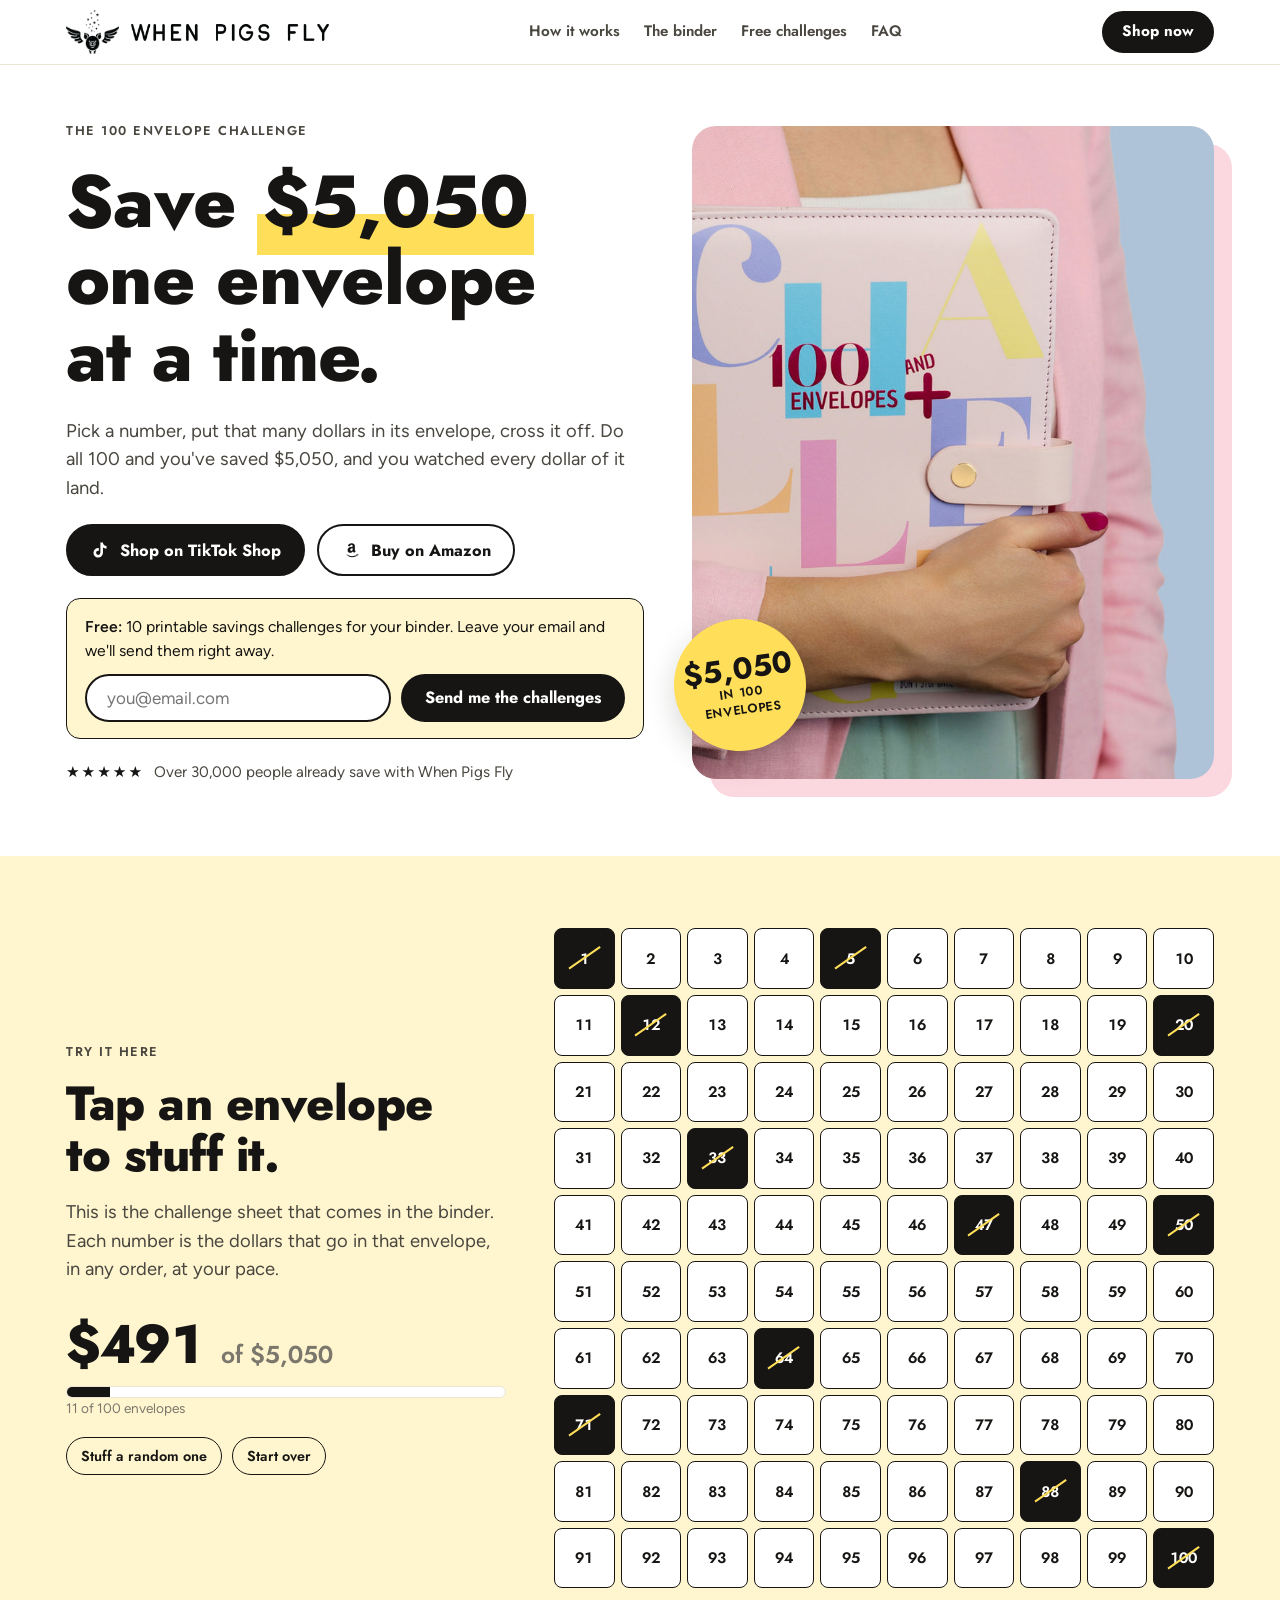
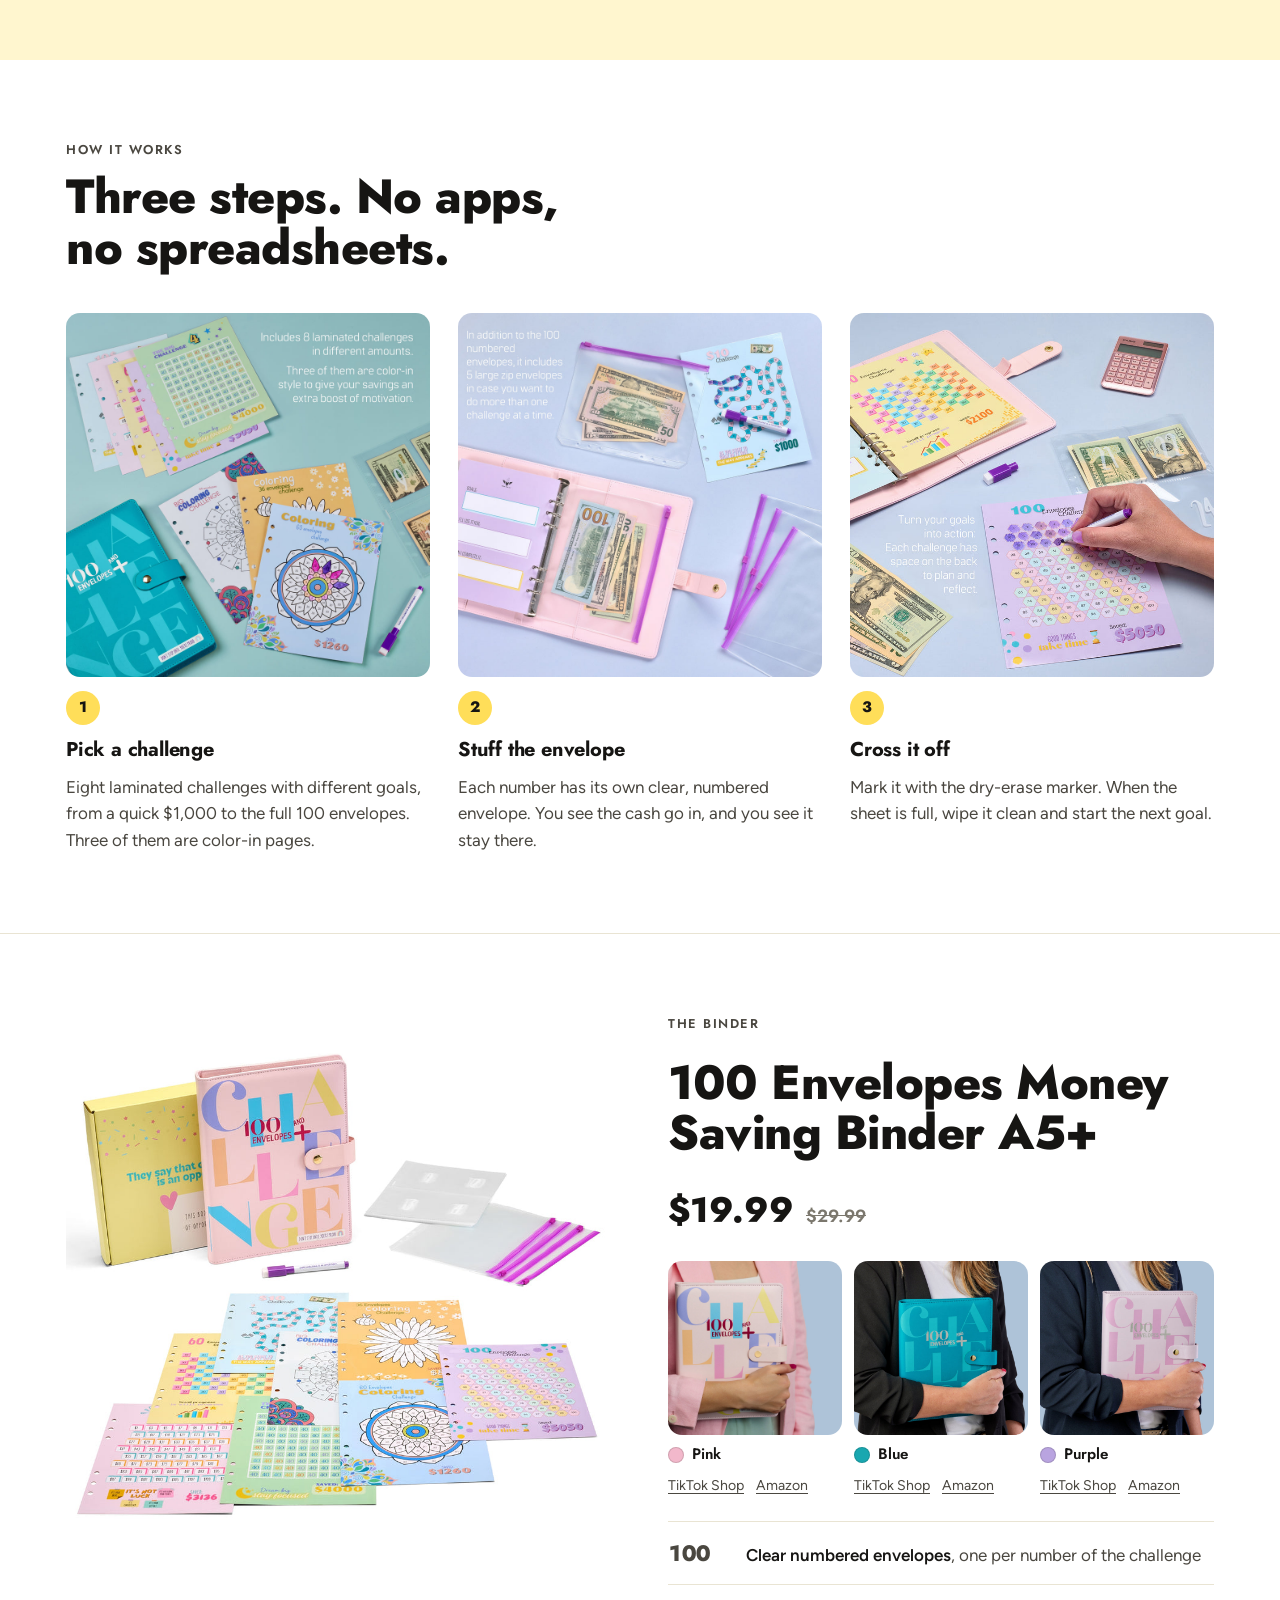
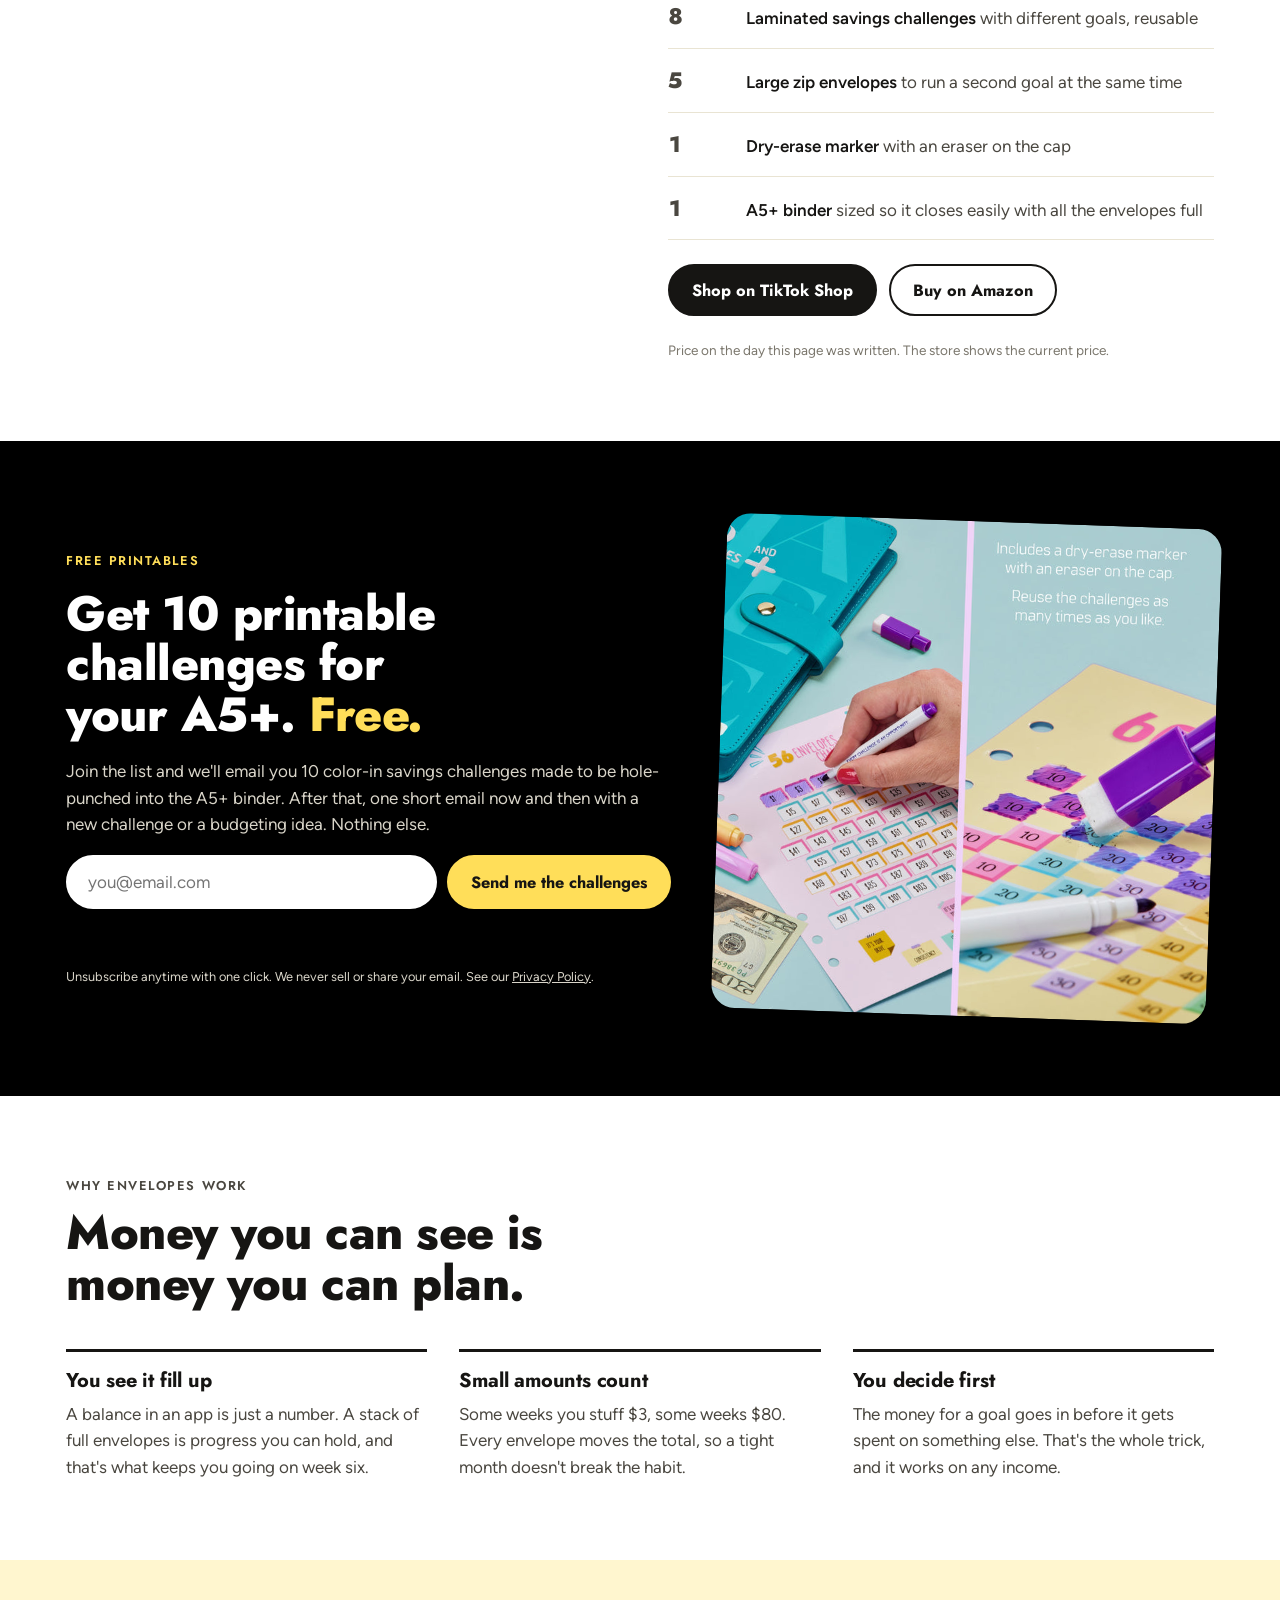
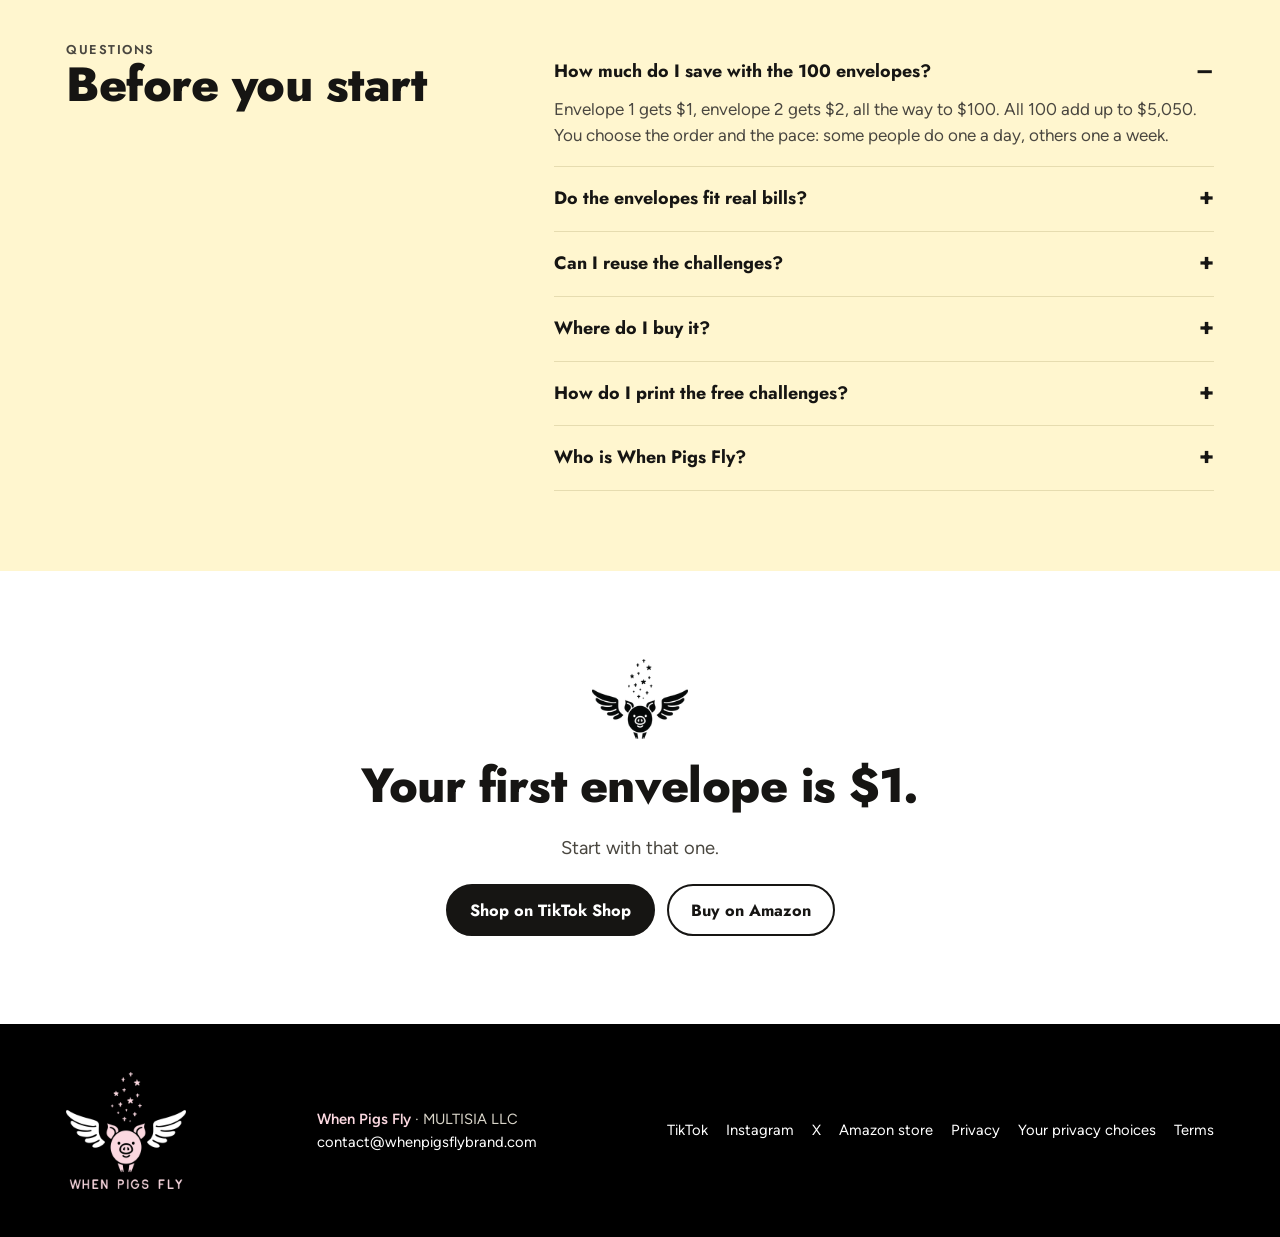
==== commit ae38a76a: "Ads landing page /challenge (photo reviews, ambassador videos, Meta Pixel), email signup at the top " ====
--- a/index.html
+++ b/index.html
@@ -82,6 +82,16 @@
             Buy on Amazon
           </a>
         </div>
+        <div class="hero-free">
+          <p><b>Free:</b> 10 printable savings challenges for your binder. Leave your email and we'll send them right away.</p>
+          <form class="form" action="https://app.kit.com/forms/10100170/subscriptions" method="post">
+            <label for="email-top" class="sr-only">Email address</label>
+            <input id="email-top" name="email_address" type="email" placeholder="you@email.com" autocomplete="email" required>
+            <input class="hp" type="text" name="website" tabindex="-1" autocomplete="off" aria-hidden="true">
+            <button class="btn btn-primary" type="submit">Send me the challenges</button>
+          </form>
+          <p class="form-msg" role="status"></p>
+        </div>
         <p class="proof"><span class="stars" aria-hidden="true">★★★★★</span> Over 30,000 people already save with When Pigs Fly</p>
       </div>
       <div class="hero-photo">
@@ -176,10 +186,10 @@
         <p class="eyebrow">Free printables</p>
         <h2 id="free-title">Get 10 printable challenges for your A5+. <em>Free.</em></h2>
         <p>Join the list and we'll email you 10 color-in savings challenges made to be hole-punched into the A5+ binder. After that, one short email now and then with a new challenge or a budgeting idea. Nothing else.</p>
-        <form class="form" id="form" action="FORM_ACTION_URL" method="post">
+        <form class="form" id="form" action="https://app.kit.com/forms/10100170/subscriptions" method="post">
           <label for="email" class="sr-only">Email address</label>
           <input id="email" name="email_address" type="email" placeholder="you@email.com" autocomplete="email" required>
-          <input class="hp" type="text" name="website" tabindex="-1" autocomplete="off" aria-hidden="true">
+          <input class="hp" type="text" id="website" tabindex="-1" autocomplete="off" aria-hidden="true">
           <button class="btn btn-yellow" type="submit">Send me the challenges</button>
         </form>
         <p class="form-msg" id="form-msg" role="status"></p>
@@ -241,7 +251,7 @@
         </details>
         <details>
           <summary>Who is When Pigs Fly?</summary>
-          <p>A brand born in Spain that makes envelope budgeting binders and savings challenges, for people who'd rather see their money than guess where it went.</p>
+          <p>A small US brand of envelope budgeting binders and savings challenges, for people who'd rather see their money than guess where it went.</p>
         </details>
       </div>
     </div>
@@ -273,6 +283,7 @@
       <a href="https://x.com/whenpigsflyUS" rel="noopener">X</a>
       <a href="https://www.amazon.com/stores/WHENPIGSFLY/page/21600111-4D30-4A75-B6EE-F0F91B69EB25" rel="noopener">Amazon store</a>
       <a href="privacy/">Privacy</a>
+      <a href="privacy/#choices">Your privacy choices</a>
       <a href="terms/">Terms</a>
     </div>
   </div>
--- a/site.css
+++ b/site.css
@@ -70,9 +70,15 @@
 .hero { padding-block: 56px 72px; }
 .hero .wrap { display: grid; grid-template-columns: 1.05fr .95fr; gap: 48px; align-items: center; }
 .hero-text { display: grid; gap: 22px; min-width: 0; }
-.hero h1 .money { background: linear-gradient(transparent 62%, var(--yellow) 62%); padding: 0 .08em; }
+.hero h1 .money, .lp-hero h1 .money { background: linear-gradient(transparent 62%, var(--yellow) 62%); padding: 0 .08em; }
 .hero-photo::before { content: ""; position: absolute; inset: 18px -18px -18px 18px; border-radius: 24px; background: var(--pink); z-index: -1; }
 .hero-photo { isolation: isolate; }
+.hero-free { display: grid; gap: 10px; padding: 16px 18px; border: 1.5px solid var(--ink); border-radius: var(--radius); background: var(--butter); }
+.hero-free p { font-size: .98rem; }
+.hero-free .form input[type="email"] { border-color: var(--ink); min-height: 48px; }
+.hero-free .form .btn { border-color: var(--ink); min-height: 48px; }
+.hero-free .form-msg { color: var(--ink); font-weight: 600; min-height: 0; }
+.hero-free .form-msg:empty { display: none; }
 .proof { display: flex; align-items: center; gap: 10px; font-size: .95rem; color: var(--ink-2); }
 .proof .stars { color: var(--ink); letter-spacing: 2px; }
 .hero-photo { position: relative; min-width: 0; }
@@ -190,6 +196,99 @@
 .legal p, .legal li { color: var(--ink-2); }
 .legal ul { margin: 0; padding-left: 1.2em; display: grid; gap: 6px; }
 .legal a { text-decoration: underline; }
+
+.top .sm { display: none; }
+@media (max-width: 520px) { .top .lg { display: none; } .top .sm { display: inline; } }
+
+/* Landing for ads (/challenge/): the email form is the first thing, then proof from real buyers */
+.lp-hero { padding-block: 40px 64px; background: var(--butter); }
+.lp-hero .wrap { display: grid; grid-template-columns: 1.1fr .9fr; gap: 48px; align-items: center; }
+.lp-hero h1 { font-size: clamp(2.3rem, 5.4vw, 4.1rem); }
+.lp-hero .form input[type="email"] { border-color: var(--ink); }
+.lp-hero .form .btn { border-color: var(--ink); }
+.lp-hero .form-msg { color: var(--ink); font-weight: 600; }
+.lp-hero .fine { color: var(--ink-3); }
+.lp-hero .fine a { color: var(--ink-2); }
+.lp-photo { position: relative; min-width: 0; }
+.lp-photo img { border-radius: 24px; aspect-ratio: 4 / 5; object-fit: cover; width: 100%; }
+.quote-card { position: absolute; left: -24px; bottom: 24px; right: 24px; background: var(--paper); border-radius: 18px; padding: 16px 18px; box-shadow: 0 14px 40px rgba(22,21,19,.18); display: grid; gap: 6px; }
+.quote-card p { font-family: var(--display); font-weight: 600; font-size: 1.05rem; line-height: 1.3; }
+.who { font-size: .84rem; color: var(--ink-3); }
+.who b { color: var(--ink-2); font-weight: 600; }
+.stars { color: var(--ink); letter-spacing: 2px; }
+.ratings { display: flex; flex-wrap: wrap; gap: 8px 18px; font-size: .95rem; color: var(--ink-2); }
+.ratings span { display: inline-flex; align-items: center; gap: 8px; }
+
+.ugc { padding-block: 64px; }
+.ugc-head { display: flex; flex-wrap: wrap; justify-content: space-between; align-items: end; gap: 12px 32px; margin-bottom: 28px; }
+.ugc-grid { display: grid; grid-template-columns: repeat(4, minmax(0, 1fr)); gap: 12px; }
+.ugc-grid img { border-radius: var(--radius); aspect-ratio: 1; object-fit: cover; width: 100%; }
+.ugc-grid img:nth-child(1) { grid-column: span 2; grid-row: span 2; }
+
+.photo-reviews { padding-block: 64px; }
+.pr-grid { columns: 3 300px; column-gap: 18px; }
+.pr { break-inside: avoid; margin: 0 0 18px; border: 1.5px solid var(--line); border-radius: 18px; padding: 12px 12px 18px; display: grid; gap: 10px; background: var(--paper); }
+.pr-main { border-radius: 12px; aspect-ratio: 4 / 5; object-fit: cover; width: 100%; }
+.pr p { color: var(--ink-2); padding-inline: 6px; }
+.pr .stars, .pr .who { padding-inline: 6px; }
+.pr-thumbs { display: flex; gap: 8px; padding-inline: 2px; }
+.pr-thumbs button { padding: 0; border: 2px solid transparent; border-radius: 10px; background: none; cursor: pointer; width: 56px; height: 56px; overflow: hidden; flex: none; }
+.pr-thumbs button[aria-pressed="true"] { border-color: var(--ink); }
+.pr-thumbs img { width: 100%; height: 100%; object-fit: cover; }
+
+.story { padding-block: 72px; border-top: 1px solid var(--line); }
+.story .wrap { display: grid; grid-template-columns: .9fr 1.1fr; gap: 56px; align-items: start; }
+.story-points { display: grid; gap: 28px; counter-reset: pt; }
+.story-points div { display: grid; grid-template-columns: 46px 1fr; gap: 6px 16px; }
+.story-points div::before { counter-increment: pt; content: counter(pt); grid-row: span 2; width: 40px; height: 40px; border-radius: 50%; background: var(--yellow); display: grid; place-items: center; font-family: var(--display); font-weight: 800; }
+.story-points p { color: var(--ink-2); }
+.pull { margin: 0; padding: 22px 24px; border-left: 4px solid var(--yellow); background: var(--butter); border-radius: 0 var(--radius) var(--radius) 0; display: grid; gap: 8px; }
+.pull p { font-family: var(--display); font-weight: 600; font-size: 1.2rem; line-height: 1.35; }
+
+.gets { padding-block: 72px; background: var(--pink); }
+.gets .wrap { display: grid; grid-template-columns: 1fr 1fr; gap: 48px; align-items: center; }
+.gets img { border-radius: 24px; width: 100%; }
+.gets ul { margin: 0; padding: 0; list-style: none; display: grid; gap: 12px; }
+.gets li { display: grid; grid-template-columns: 28px 1fr; gap: 10px; align-items: baseline; }
+.gets li::before { content: "✓"; font-family: var(--display); font-weight: 800; }
+.gets-text { display: grid; gap: 20px; min-width: 0; }
+
+.reviews { padding-block: 72px; }
+.reviews-head { display: grid; gap: 12px; margin-bottom: 32px; max-width: 680px; }
+.review-grid { columns: 3 280px; column-gap: 16px; }
+.review { break-inside: avoid; margin: 0 0 16px; border: 1.5px solid var(--line); border-radius: var(--radius); padding: 18px; display: grid; gap: 10px; background: var(--paper); }
+.review img { border-radius: 10px; aspect-ratio: 4 / 3; object-fit: cover; width: 100%; }
+.review h3 { font-size: 1.05rem; }
+.review p { color: var(--ink-2); }
+
+.vids { padding-block: 64px; background: var(--black); color: var(--paper); }
+.vids h2 { color: var(--paper); }
+.vids .eyebrow { color: var(--yellow); }
+.vid-row { display: grid; grid-template-columns: repeat(3, minmax(0, 1fr)); gap: 16px; margin-top: 28px; }
+.vid-row video { width: 100%; aspect-ratio: 9 / 16; object-fit: cover; border-radius: 18px; background: #222; }
+.vid-row figure { margin: 0; display: grid; gap: 8px; min-width: 0; }
+.vid-row figcaption { font-size: .88rem; color: #d9d5c9; }
+.vid-row figcaption b { color: var(--paper); font-weight: 600; }
+.vids-note { margin-top: 18px; color: #a8a396; }
+
+.plug { padding-block: 64px; border-top: 1px solid var(--line); }
+.plug .wrap { display: grid; grid-template-columns: 220px 1fr; gap: 32px; align-items: center; }
+.plug img { border-radius: 18px; }
+.plug-text { display: grid; gap: 16px; min-width: 0; }
+
+@media (max-width: 900px) {
+  .lp-hero .wrap, .story .wrap, .gets .wrap, .plug .wrap { grid-template-columns: 1fr; gap: 28px; }
+  .lp-hero { padding-block: 24px 48px; }
+  .lp-photo img { aspect-ratio: 1; }
+  .quote-card { left: 12px; right: 12px; bottom: -28px; }
+  .lp-photo { margin-bottom: 28px; }
+  .ugc-grid { grid-template-columns: repeat(2, minmax(0, 1fr)); }
+  .vid-row { grid-template-columns: repeat(6, 70%); overflow-x: auto; scroll-snap-type: x mandatory; padding-bottom: 6px; }
+  .vid-row figure { scroll-snap-align: start; }
+  .pr-grid { columns: auto; display: grid; grid-auto-flow: column; grid-auto-columns: 84%; gap: 12px; overflow-x: auto; scroll-snap-type: x mandatory; padding-bottom: 8px; align-items: start; }
+  .pr { margin: 0; scroll-snap-align: start; }
+  .plug img { max-width: 200px; }
+}
 
 @media (max-width: 900px) {
   .top nav { display: none; }
